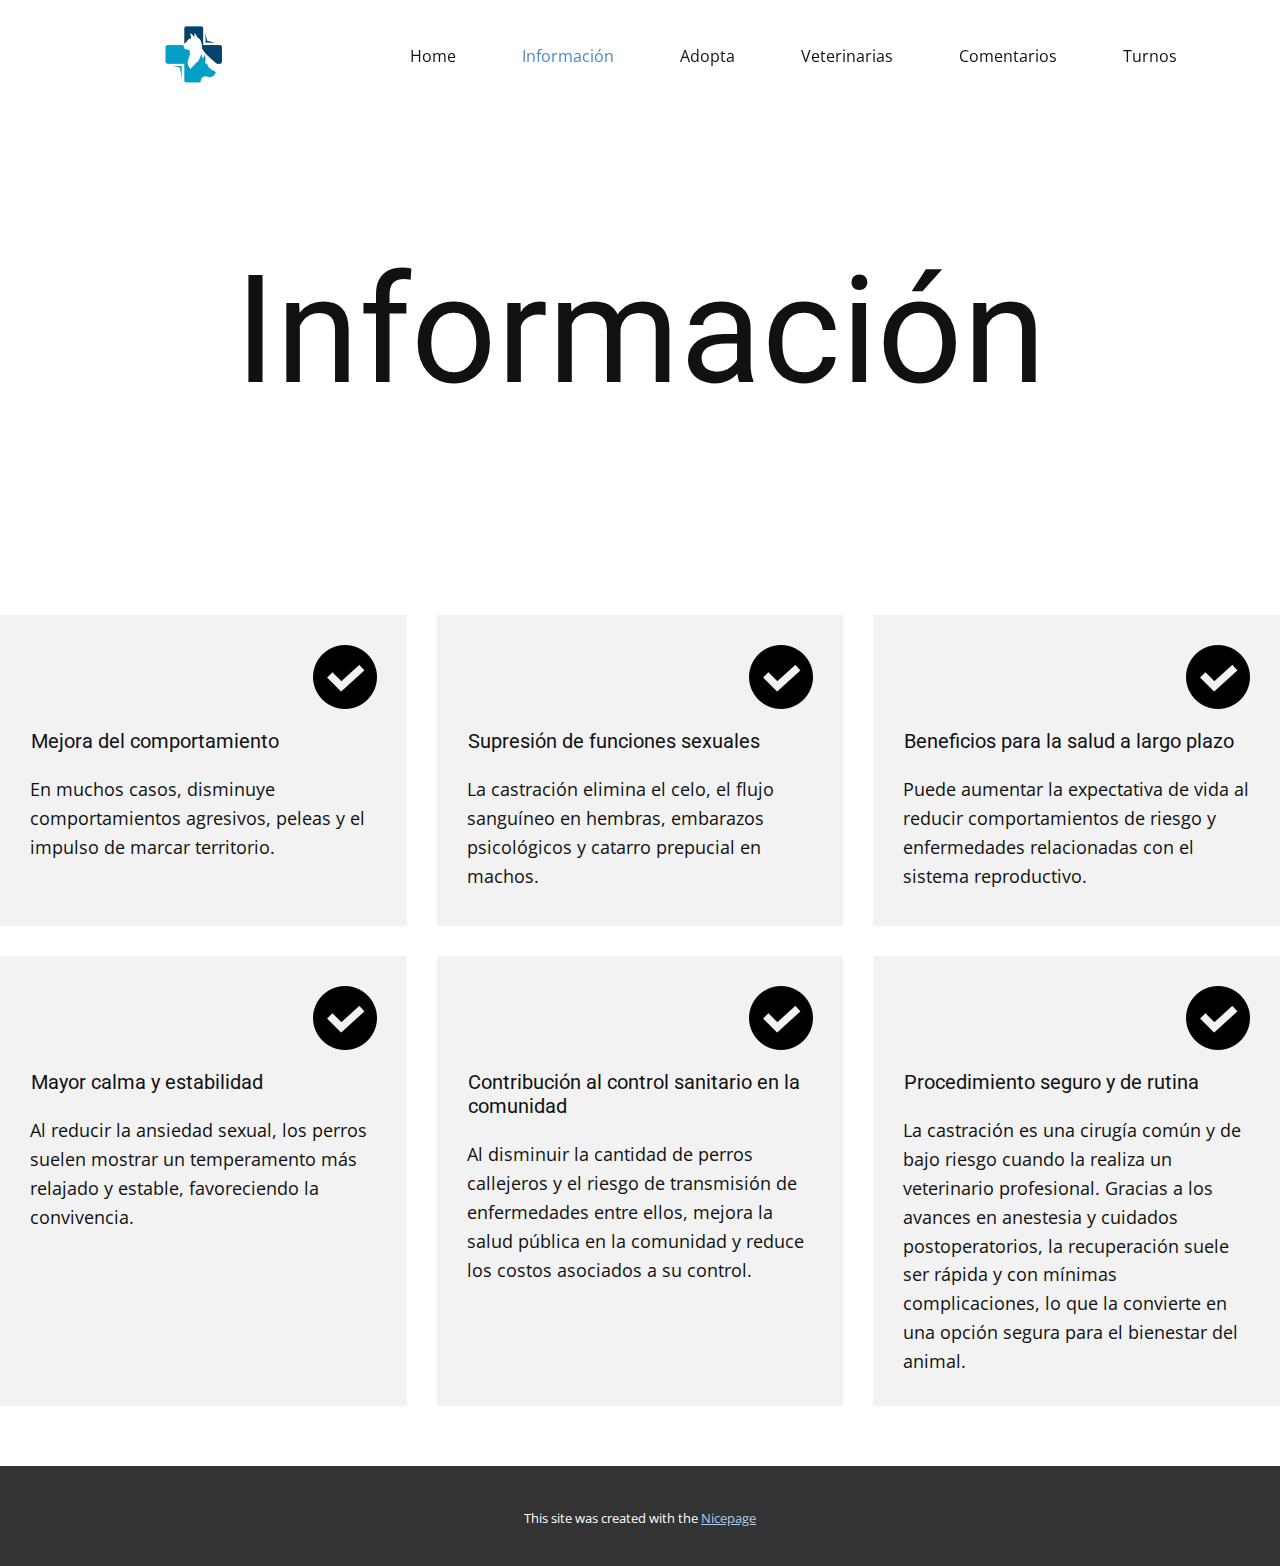
==== Información.html @ 0a61a6d1 "c1" ====
<!DOCTYPE html>
<html style="font-size: 16px;" lang="es"><head>
    <meta name="viewport" content="width=device-width, initial-scale=1.0">
    <meta charset="utf-8">
    <meta name="keywords" content="acerca de, Vamos a trabajar">
    <meta name="description" content="">
    <title>Información</title>
    <link rel="stylesheet" href="nicepage.css" media="screen">
<link rel="stylesheet" href="Información.css" media="screen">
    <script class="u-script" type="text/javascript" src="jquery.js" defer=""></script>
    <script class="u-script" type="text/javascript" src="nicepage.js" defer=""></script>
    <meta name="generator" content="Nicepage 6.21.1, nicepage.com">
    <link id="u-theme-google-font" rel="stylesheet" href="https://fonts.googleapis.com/css?family=Roboto:100,100i,300,300i,400,400i,500,500i,700,700i,900,900i|Open+Sans:300,300i,400,400i,500,500i,600,600i,700,700i,800,800i">
    
    
    
    
    <script type="application/ld+json">{
		"@context": "http://schema.org",
		"@type": "Organization",
		"name": "",
		"logo": "images/Copiadelogo_barra.png"
}</script>
    <meta name="theme-color" content="#478ac9">
    <meta property="og:title" content="Información">
    <meta property="og:type" content="website">
  <meta data-intl-tel-input-cdn-path="intlTelInput/"></head>
  <body data-path-to-root="./" data-include-products="false" class="u-body u-xl-mode" data-lang="es"><header class="u-clearfix u-header u-sticky u-sticky-6029 u-header" id="sec-b282"><div class="u-clearfix u-sheet u-sheet-1">
        <a href="./" class="u-image u-logo u-image-1" data-image-width="464" data-image-height="446" title="Home">
          <img src="images/Copiadelogo_barra.png" class="u-logo-image u-logo-image-1">
        </a>
        <nav class="u-menu u-menu-one-level u-offcanvas u-menu-1">
          <div class="menu-collapse" style="font-size: 1rem; letter-spacing: 0px;">
            <a class="u-button-style u-custom-left-right-menu-spacing u-custom-padding-bottom u-custom-top-bottom-menu-spacing u-hamburger-link u-nav-link u-text-active-palette-1-base u-text-hover-palette-2-base" href="#">
              <svg class="u-svg-link" viewBox="0 0 24 24"><use xlink:href="#menu-hamburger"></use></svg>
              <svg class="u-svg-content" version="1.1" id="menu-hamburger" viewBox="0 0 16 16" x="0px" y="0px" xmlns:xlink="http://www.w3.org/1999/xlink" xmlns="http://www.w3.org/2000/svg"><g><rect y="1" width="16" height="2"></rect><rect y="7" width="16" height="2"></rect><rect y="13" width="16" height="2"></rect>
</g></svg>
            </a>
          </div>
          <div class="u-custom-menu u-nav-container">
            <ul class="u-nav u-unstyled u-nav-1"><li class="u-nav-item"><a class="u-button-style u-nav-link u-text-active-palette-1-base u-text-hover-palette-2-base" href="./" style="padding: 10px 33px;">Home</a>
</li><li class="u-nav-item"><a class="u-button-style u-nav-link u-text-active-palette-1-base u-text-hover-palette-2-base" href="Información.html" style="padding: 10px 33px;">Información</a>
</li><li class="u-nav-item"><a class="u-button-style u-nav-link u-text-active-palette-1-base u-text-hover-palette-2-base" href="Adopta.html" style="padding: 10px 33px;">Adopta</a>
</li><li class="u-nav-item"><a class="u-button-style u-nav-link u-text-active-palette-1-base u-text-hover-palette-2-base" href="Veterinarias.html" style="padding: 10px 33px;">Veterinarias</a>
</li><li class="u-nav-item"><a class="u-button-style u-nav-link u-text-active-palette-1-base u-text-hover-palette-2-base" href="Comentarios.html" style="padding: 10px 33px;">Comentarios</a>
</li><li class="u-nav-item"><a class="u-button-style u-nav-link u-text-active-palette-1-base u-text-hover-palette-2-base" href="Turnos.html" style="padding: 10px 33px;">Turnos</a>
</li></ul>
          </div>
          <div class="u-custom-menu u-nav-container-collapse">
            <div class="u-black u-container-style u-inner-container-layout u-opacity u-opacity-95 u-sidenav">
              <div class="u-inner-container-layout u-sidenav-overflow">
                <div class="u-menu-close"></div>
                <ul class="u-align-center u-nav u-popupmenu-items u-unstyled u-nav-2"><li class="u-nav-item"><a class="u-button-style u-nav-link" href="./">Home</a>
</li><li class="u-nav-item"><a class="u-button-style u-nav-link" href="Información.html">Información</a>
</li><li class="u-nav-item"><a class="u-button-style u-nav-link" href="Adopta.html">Adopta</a>
</li><li class="u-nav-item"><a class="u-button-style u-nav-link" href="Veterinarias.html">Veterinarias</a>
</li><li class="u-nav-item"><a class="u-button-style u-nav-link" href="Comentarios.html">Comentarios</a>
</li><li class="u-nav-item"><a class="u-button-style u-nav-link" href="Turnos.html">Turnos</a>
</li></ul>
              </div>
            </div>
            <div class="u-black u-menu-overlay u-opacity u-opacity-70"></div>
          </div>
        </nav>
      </div></header>
    <section class="u-clearfix u-container-align-center u-valign-middle-lg u-valign-middle-sm u-valign-middle-xs u-section-1" id="sec-fa59">
      <div class="u-clearfix u-sheet u-valign-middle u-sheet-1">
        <h1 class="u-align-center u-text u-text-1">Información</h1>
      </div>
    </section>
    <section class="u-clearfix u-container-align-center u-valign-middle u-section-2" id="sec-dd6e">
      <div class="data-layout-selected u-clearfix u-expanded-width u-gutter-30 u-layout-wrap u-layout-wrap-1">
        <div class="u-layout">
          <div class="u-layout-col">
            <div class="u-size-30">
              <div class="u-layout-row">
                <div class="u-container-style u-grey-5 u-layout-cell u-size-20 u-layout-cell-1">
                  <div class="u-container-layout u-valign-top u-container-layout-1"><span class="u-file-icon u-icon u-icon-1"><img src="images/1008958.png" alt=""></span>
                    <h5 class="u-text u-text-1"> Mejora del comportamiento</h5>
                    <p class="u-text u-text-2"> En muchos casos, disminuye comportamientos agresivos, peleas y el impulso de marcar territorio.</p>
                  </div>
                </div>
                <div class="u-container-style u-grey-5 u-layout-cell u-size-20 u-layout-cell-2">
                  <div class="u-container-layout u-valign-top u-container-layout-2"><span class="u-file-icon u-icon u-icon-2"><img src="images/1008958.png" alt=""></span>
                    <h5 class="u-text u-text-3"> Supresión de funciones sexuales</h5>
                    <p class="u-text u-text-4"> La castración elimina el celo, el flujo sanguíneo en hembras, embarazos psicológicos y catarro prepucial en machos.</p>
                  </div>
                </div>
                <div class="u-container-style u-grey-5 u-layout-cell u-size-20 u-layout-cell-3">
                  <div class="u-container-layout u-valign-top u-container-layout-3"><span class="u-file-icon u-icon u-icon-3"><img src="images/1008958.png" alt=""></span>
                    <h5 class="u-text u-text-5"> Beneficios para la salud a largo plazo</h5>
                    <p class="u-text u-text-6"> Puede aumentar la expectativa de vida al reducir comportamientos de riesgo y enfermedades relacionadas con el sistema reproductivo.</p>
                  </div>
                </div>
              </div>
            </div>
            <div class="u-size-30">
              <div class="u-layout-row">
                <div class="u-container-style u-grey-5 u-layout-cell u-size-20 u-layout-cell-4">
                  <div class="u-container-layout u-valign-top u-container-layout-4"><span class="u-file-icon u-icon u-icon-4"><img src="images/1008958.png" alt=""></span>
                    <h5 class="u-text u-text-7"> Mayor calma y estabilidad</h5>
                    <p class="u-text u-text-8"> Al reducir la ansiedad sexual, los perros suelen mostrar un temperamento más relajado y estable, favoreciendo la convivencia.</p>
                  </div>
                </div>
                <div class="u-container-style u-grey-5 u-layout-cell u-size-20 u-layout-cell-5">
                  <div class="u-container-layout u-valign-top u-container-layout-5"><span class="u-file-icon u-icon u-icon-5"><img src="images/1008958.png" alt=""></span>
                    <h5 class="u-text u-text-9"> Contribución al control sanitario en la comunidad</h5>
                    <p class="u-text u-text-10"> Al disminuir la cantidad de perros callejeros y el riesgo de transmisión de enfermedades entre ellos, mejora la salud pública en la comunidad y reduce los costos asociados a su control.</p>
                  </div>
                </div>
                <div class="u-container-style u-grey-5 u-layout-cell u-size-20 u-layout-cell-6">
                  <div class="u-container-layout u-valign-top u-container-layout-6"><span class="u-file-icon u-icon u-icon-6"><img src="images/1008958.png" alt=""></span>
                    <h5 class="u-text u-text-11"> Procedimiento seguro y de rutina</h5>
                    <p class="u-text u-text-12"> La castración es una cirugía común y de bajo riesgo cuando la realiza un veterinario profesional. Gracias a los avances en anestesia y cuidados postoperatorios, la recuperación suele ser rápida y con mínimas complicaciones, lo que la convierte en una opción segura para el bienestar del animal.</p>
                  </div>
                </div>
              </div>
            </div>
          </div>
        </div>
      </div>
    </section>
    
    
    
    
    <section class="u-backlink u-clearfix u-grey-80">
      <p class="u-text">
        <span>This site was created with the </span>
        <a class="u-link" href="https://nicepage.com/" target="_blank" rel="nofollow">
          <span>Nicepage</span>
        </a>
      </p>
    </section>
  
</body></html>
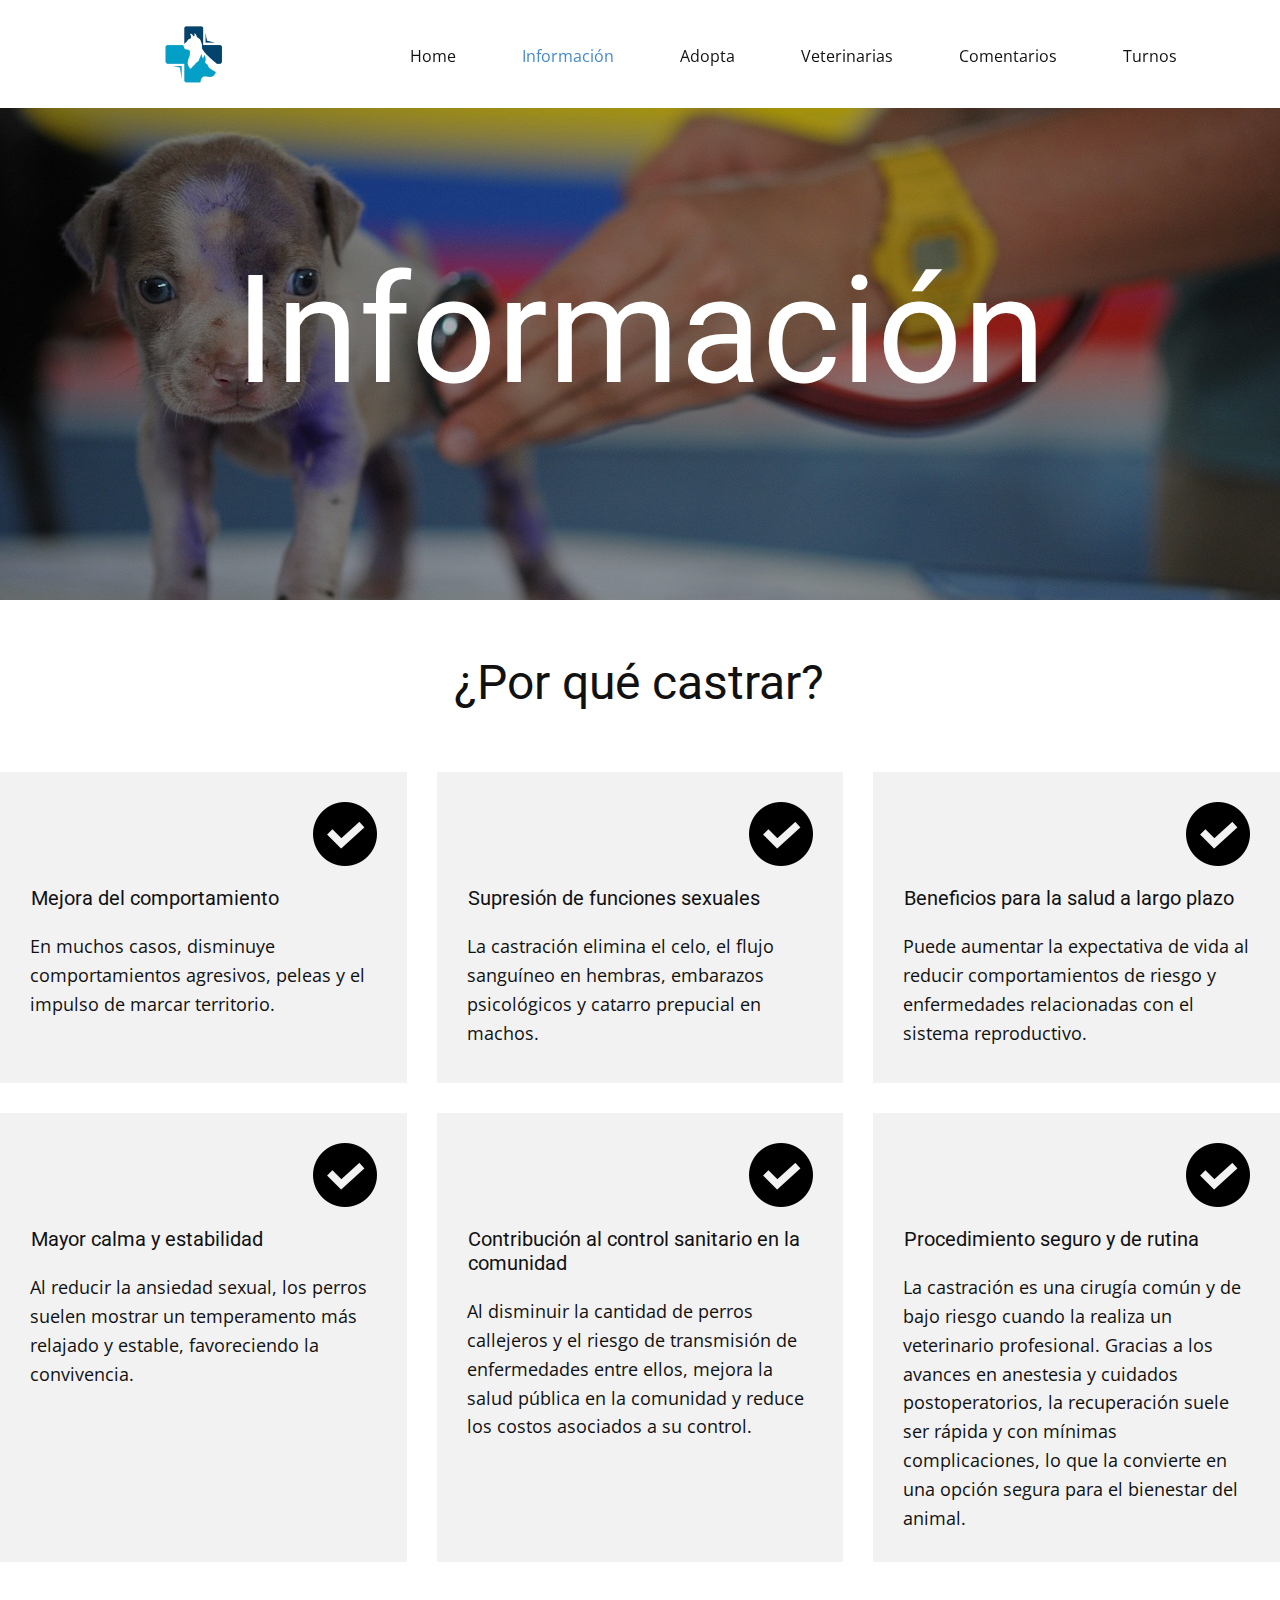
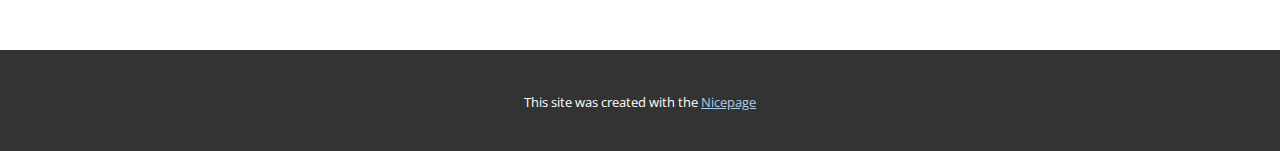
==== commit f7349050: "cc" ====
--- a/Información.html
+++ b/Información.html
@@ -63,12 +63,14 @@
           </div>
         </nav>
       </div></header>
-    <section class="u-clearfix u-container-align-center u-valign-middle-lg u-valign-middle-sm u-valign-middle-xs u-section-1" id="sec-fa59">
-      <div class="u-clearfix u-sheet u-valign-middle u-sheet-1">
+    <section class="u-clearfix u-container-align-center u-image u-shading u-valign-middle-lg u-valign-middle-sm u-valign-middle-xs u-section-1" id="sec-fa59">
+      <div class="u-clearfix u-sheet u-sheet-1">
         <h1 class="u-align-center u-text u-text-1">Información</h1>
       </div>
     </section>
-    <section class="u-clearfix u-container-align-center u-valign-middle u-section-2" id="sec-dd6e">
+    <section class="u-clearfix u-container-align-center u-section-2" id="sec-dd6e">
+      <h2 class="u-text u-text-1"> ¿Por qué castrar?<br>
+      </h2>
       <div class="data-layout-selected u-clearfix u-expanded-width u-gutter-30 u-layout-wrap u-layout-wrap-1">
         <div class="u-layout">
           <div class="u-layout-col">
@@ -76,20 +78,20 @@
               <div class="u-layout-row">
                 <div class="u-container-style u-grey-5 u-layout-cell u-size-20 u-layout-cell-1">
                   <div class="u-container-layout u-valign-top u-container-layout-1"><span class="u-file-icon u-icon u-icon-1"><img src="images/1008958.png" alt=""></span>
-                    <h5 class="u-text u-text-1"> Mejora del comportamiento</h5>
-                    <p class="u-text u-text-2"> En muchos casos, disminuye comportamientos agresivos, peleas y el impulso de marcar territorio.</p>
+                    <h5 class="u-text u-text-2"> Mejora del comportamiento</h5>
+                    <p class="u-text u-text-3"> En muchos casos, disminuye comportamientos agresivos, peleas y el impulso de marcar territorio.</p>
                   </div>
                 </div>
                 <div class="u-container-style u-grey-5 u-layout-cell u-size-20 u-layout-cell-2">
                   <div class="u-container-layout u-valign-top u-container-layout-2"><span class="u-file-icon u-icon u-icon-2"><img src="images/1008958.png" alt=""></span>
-                    <h5 class="u-text u-text-3"> Supresión de funciones sexuales</h5>
-                    <p class="u-text u-text-4"> La castración elimina el celo, el flujo sanguíneo en hembras, embarazos psicológicos y catarro prepucial en machos.</p>
+                    <h5 class="u-text u-text-4"> Supresión de funciones sexuales</h5>
+                    <p class="u-text u-text-5"> La castración elimina el celo, el flujo sanguíneo en hembras, embarazos psicológicos y catarro prepucial en machos.</p>
                   </div>
                 </div>
                 <div class="u-container-style u-grey-5 u-layout-cell u-size-20 u-layout-cell-3">
                   <div class="u-container-layout u-valign-top u-container-layout-3"><span class="u-file-icon u-icon u-icon-3"><img src="images/1008958.png" alt=""></span>
-                    <h5 class="u-text u-text-5"> Beneficios para la salud a largo plazo</h5>
-                    <p class="u-text u-text-6"> Puede aumentar la expectativa de vida al reducir comportamientos de riesgo y enfermedades relacionadas con el sistema reproductivo.</p>
+                    <h5 class="u-text u-text-6"> Beneficios para la salud a largo plazo</h5>
+                    <p class="u-text u-text-7"> Puede aumentar la expectativa de vida al reducir comportamientos de riesgo y enfermedades relacionadas con el sistema reproductivo.</p>
                   </div>
                 </div>
               </div>
@@ -98,20 +100,20 @@
               <div class="u-layout-row">
                 <div class="u-container-style u-grey-5 u-layout-cell u-size-20 u-layout-cell-4">
                   <div class="u-container-layout u-valign-top u-container-layout-4"><span class="u-file-icon u-icon u-icon-4"><img src="images/1008958.png" alt=""></span>
-                    <h5 class="u-text u-text-7"> Mayor calma y estabilidad</h5>
-                    <p class="u-text u-text-8"> Al reducir la ansiedad sexual, los perros suelen mostrar un temperamento más relajado y estable, favoreciendo la convivencia.</p>
+                    <h5 class="u-text u-text-8"> Mayor calma y estabilidad</h5>
+                    <p class="u-text u-text-9"> Al reducir la ansiedad sexual, los perros suelen mostrar un temperamento más relajado y estable, favoreciendo la convivencia.</p>
                   </div>
                 </div>
                 <div class="u-container-style u-grey-5 u-layout-cell u-size-20 u-layout-cell-5">
                   <div class="u-container-layout u-valign-top u-container-layout-5"><span class="u-file-icon u-icon u-icon-5"><img src="images/1008958.png" alt=""></span>
-                    <h5 class="u-text u-text-9"> Contribución al control sanitario en la comunidad</h5>
-                    <p class="u-text u-text-10"> Al disminuir la cantidad de perros callejeros y el riesgo de transmisión de enfermedades entre ellos, mejora la salud pública en la comunidad y reduce los costos asociados a su control.</p>
+                    <h5 class="u-text u-text-10"> Contribución al control sanitario en la comunidad</h5>
+                    <p class="u-text u-text-11"> Al disminuir la cantidad de perros callejeros y el riesgo de transmisión de enfermedades entre ellos, mejora la salud pública en la comunidad y reduce los costos asociados a su control.</p>
                   </div>
                 </div>
                 <div class="u-container-style u-grey-5 u-layout-cell u-size-20 u-layout-cell-6">
                   <div class="u-container-layout u-valign-top u-container-layout-6"><span class="u-file-icon u-icon u-icon-6"><img src="images/1008958.png" alt=""></span>
-                    <h5 class="u-text u-text-11"> Procedimiento seguro y de rutina</h5>
-                    <p class="u-text u-text-12"> La castración es una cirugía común y de bajo riesgo cuando la realiza un veterinario profesional. Gracias a los avances en anestesia y cuidados postoperatorios, la recuperación suele ser rápida y con mínimas complicaciones, lo que la convierte en una opción segura para el bienestar del animal.</p>
+                    <h5 class="u-text u-text-12"> Procedimiento seguro y de rutina</h5>
+                    <p class="u-text u-text-13"> La castración es una cirugía común y de bajo riesgo cuando la realiza un veterinario profesional. Gracias a los avances en anestesia y cuidados postoperatorios, la recuperación suele ser rápida y con mínimas complicaciones, lo que la convierte en una opción segura para el bienestar del animal.</p>
                   </div>
                 </div>
               </div>
--- a/nicepage.css
+++ b/nicepage.css
@@ -43555,6 +43555,78 @@
         }
 
         
+        
+        .u-custom-color-3,
+        .u-body.u-custom-color-3,
+        section.u-custom-color-3:before,
+        .u-custom-color-3 > .u-audio-main-layout-wrapper:before,
+        .u-custom-color-3 > .u-container-layout:before,
+        .u-custom-color-3 > .u-inner-container-layout:before,
+        .u-custom-color-3.u-sidenav:before,
+        .u-container-layout.u-container-layout.u-custom-color-3:before,
+        .u-table-alt-custom-color-3 tr:nth-child(even)
+        {
+            color: #ffffff;
+            background-color: #006f86;
+        }
+
+        .u-input.u-custom-color-3,
+        .u-field-input.u-custom-color-3,
+        .u-button-style.u-custom-color-3,
+        .u-button-style.u-custom-color-3[class*="u-border-"]
+        {
+            color: #ffffff !important;
+            background-color: #006f86 !important;
+        }
+
+        .u-button-style.u-custom-color-3:hover,
+        .u-button-style.u-custom-color-3[class*="u-border-"]:hover,
+        .u-button-style.u-custom-color-3:focus,
+        .u-button-style.u-custom-color-3[class*="u-border-"]:focus,
+        .u-button-style.u-button-style.u-custom-color-3:active,
+        .u-button-style.u-button-style.u-custom-color-3[class*="u-border-"]:active,
+        .u-button-style.u-button-style.u-custom-color-3.active,
+        .u-button-style.u-button-style.u-custom-color-3[class*="u-border-"].active,
+        li.active > .u-button-style.u-button-style.u-custom-color-3,
+        li.active > .u-button-style.u-button-style.u-custom-color-3[class*="u-border-"]
+        {
+            color: #ffffff !important;
+            background-color: #006479 !important;
+        }
+
+        .u-hover-custom-color-3:hover,
+        .u-hover-custom-color-3[class*="u-border-"]:hover,
+        .u-hover-custom-color-3:focus,
+        .u-hover-custom-color-3[class*="u-border-"]:focus,
+        .u-active-custom-color-3.u-active.u-active,
+        .u-active-custom-color-3[class*="u-border-"].u-active.u-active,
+        a.u-button-style.u-hover-custom-color-3:hover,
+        a.u-button-style.u-hover-custom-color-3.hover,
+        a.u-button-style.u-hover-custom-color-3[class*="u-border-"]:hover,
+        a.u-button-style.u-hover-custom-color-3[class*="u-border-"].hover,
+        a.u-button-style:hover > .u-hover-custom-color-3,
+        a.u-button-style:hover > .u-hover-custom-color-3[class*="u-border-"],
+        a.u-button-style.u-hover-custom-color-3:focus,
+        a.u-button-style.u-hover-custom-color-3[class*="u-border-"]:focus,
+        a.u-button-style.u-button-style.u-active-custom-color-3:active,
+        a.u-button-style.u-button-style.u-active-custom-color-3[class*="u-border-"]:active,
+        a.u-button-style.u-button-style.u-active-custom-color-3.active,
+        a.u-button-style.u-button-style.u-active-custom-color-3[class*="u-border-"].active,
+        a.u-button-style.u-button-style.active > .u-active-custom-color-3,
+        a.u-button-style.u-button-style.active > .u-active-custom-color-3[class*="u-border-"],
+        li.active > a.u-button-style.u-button-style.u-active-custom-color-3,
+        li.active > a.u-button-style.u-button-style.u-active-custom-color-3[class*="u-border-"],
+        input.u-field-input.u-field-input.u-active-custom-color-3:checked
+        {
+            color: #ffffff !important;
+            background-color: #006f86 !important;
+        }
+
+        a.u-link.u-hover-custom-color-3:hover {
+            color: #006f86 !important;
+        }
+
+        
 
         
         .u-border-custom-color-1,
@@ -43656,6 +43728,57 @@
         .u-link.u-border-custom-color-2[class*="u-border-"]:hover
         {
             border-color: rgba(206,206,206,0.5098039215686274) !important;
+        }
+        
+        
+        .u-border-custom-color-3,
+        .u-border-custom-color-3.u-input,
+        .u-border-custom-color-3.u-field-input.u-field-input,
+        .u-separator-custom-color-3:after
+        {
+            border-color: #006f86;
+            stroke: #006f86;
+        }
+
+        .u-button-style.u-border-custom-color-3
+        {
+            border-color: #006f86 !important;
+            color: #006f86 !important;
+            background-color: transparent !important;
+        }
+
+        .u-button-style.u-border-custom-color-3:hover,
+        .u-button-style.u-border-custom-color-3:focus
+        {
+            border-color: transparent !important;
+            color: #006479 !important;
+            background-color: transparent !important;
+        }
+
+        .u-border-hover-custom-color-3:hover,
+        .u-border-hover-custom-color-3:focus,
+        .u-border-active-custom-color-3.u-active.u-active,
+        a.u-button-style.u-border-hover-custom-color-3:hover,
+        a.u-button-style:hover > .u-border-hover-custom-color-3,
+        a.u-button-style.u-border-hover-custom-color-3:focus,
+        a.u-button-style.u-button-style.u-border-active-custom-color-3:active,
+        a.u-button-style.u-button-style.u-border-active-custom-color-3.active,
+        a.u-button-style.u-button-style.active > .u-border-active-custom-color-3,
+        li.active > a.u-button-style.u-button-style.u-border-active-custom-color-3,
+        input.u-field-input.u-field-input.u-border-active-custom-color-3:checked
+        {
+            color: #006f86 !important;
+            border-color: #006f86 !important;
+        }
+
+        .u-link.u-border-custom-color-3[class*="u-border-"]
+        {
+            border-color: #006f86 !important;
+        }
+
+        .u-link.u-border-custom-color-3[class*="u-border-"]:hover
+        {
+            border-color: #006479 !important;
         }
         
 
@@ -43817,6 +43940,86 @@
         a.u-link.u-text-hover-custom-color-2:hover
         {
             color: rgba(229,229,229,0.5098039215686274) !important;
+        }
+        
+        
+        .u-text-custom-color-3,
+        .u-input.u-text-custom-color-3,
+        .u-input.u-text-custom-color-3[class*="u-border-"],
+        li.active > a.u-button-style.u-text-custom-color-3,
+        li.active > a.u-button-style.u-text-custom-color-3[class*="u-border-"],
+        a.u-button-style.u-text-custom-color-3,
+        a.u-button-style.u-text-custom-color-3[class*="u-border-"]
+        {
+            color: #006f86 !important;
+            
+            
+            
+        }
+
+        a.u-button-style.u-text-custom-color-3:hover,
+        a.u-button-style.u-text-custom-color-3[class*="u-border-"]:hover,
+        a.u-button-style.u-text-custom-color-3:focus,
+        a.u-button-style.u-text-custom-color-3[class*="u-border-"]:focus,
+        a.u-button-style.u-button-style.u-text-custom-color-3:active,
+        a.u-button-style.u-button-style.u-text-custom-color-3[class*="u-border-"]:active,
+        a.u-button-style.u-button-style.u-text-custom-color-3.active,
+        a.u-button-style.u-button-style.u-text-custom-color-3[class*="u-border-"].active
+        {
+            color: #006479 !important;
+        }
+
+        /* hover */
+        a.u-button-style:hover > .u-text-hover-custom-color-3,
+        a.u-button-style:hover > .u-text-hover-custom-color-3[class*="u-border-"],
+        a.u-button-style.u-button-style.u-text-hover-custom-color-3:hover,
+        a.u-button-style.u-button-style.u-text-hover-custom-color-3[class*="u-border-"]:hover,
+        a.u-button-style.u-button-style.u-button-style.u-text-hover-custom-color-3.active,
+        a.u-button-style.u-button-style.u-button-style.u-text-hover-custom-color-3[class*="u-border-"].active,
+        a.u-button-style.u-button-style.u-button-style.u-text-hover-custom-color-3:active,
+        a.u-button-style.u-button-style.u-button-style.u-text-hover-custom-color-3[class*="u-border-"]:active,
+        a.u-button-style.u-button-style.u-text-hover-custom-color-3:focus,
+        a.u-button-style.u-button-style.u-text-hover-custom-color-3[class*="u-border-"]:focus,
+        /* active */
+        a.u-button-style.u-button-style.u-button-style.u-button-style.u-text-active-custom-color-3:active,
+        a.u-button-style.u-button-style.u-button-style.u-button-style.u-text-active-custom-color-3[class*="u-border-"]:active,
+        a.u-button-style.u-button-style.u-button-style.u-button-style.u-text-active-custom-color-3.active,
+        a.u-button-style.u-button-style.u-button-style.u-button-style.u-text-active-custom-color-3[class*="u-border-"].active,
+        a.u-button-style.u-button-style.active > .u-text-active-custom-color-3,
+        a.u-button-style.u-button-style.active > .u-text-active-custom-color-3[class*="u-border-"],
+        :not(.level-2) > .u-nav > .u-nav-item > a.u-nav-link.u-text-hover-custom-color-3:hover,
+        :not(.level-2) > .u-nav > .u-nav-item > a.u-nav-link.u-nav-link.u-text-active-custom-color-3.active,
+        .u-text-hover-custom-color-3.u-language-url:hover,
+        .u-text-hover-custom-color-3 .u-language-url:hover,
+        .u-text-hover-custom-color-3.u-carousel-control:hover,
+        .u-text-hover-custom-color-3.u-gallery-nav:hover,
+        .u-popupmenu-items.u-text-hover-custom-color-3 .u-nav-link:hover,
+        .u-popupmenu-items.u-popupmenu-items.u-text-active-custom-color-3 .u-nav-link.active,
+        .u-calendar-time-list .u-calendar-time-slot.u-text-hover-custom-color-3:hover,
+        .u-calendar-time-list .u-calendar-time-slot.u-text-active-custom-color-3.u-active
+        {
+            color: #006f86 !important;
+        }
+
+        .u-text-custom-color-3 .u-svg-link,
+        .u-text-hover-custom-color-3:hover .u-svg-link,
+        .u-text-hover-custom-color-3:focus .u-svg-link,
+        .u-text-active-custom-color-3:active .u-svg-link.u-svg-link,
+        .u-button-style:hover > .u-text-hover-custom-color-3 .u-svg-link,
+        .u-button-style.u-button-style:active > .u-text-active-custom-color-3 .u-svg-link,
+        .u-button-style.u-button-style.active > .u-text-active-custom-color-3 .u-svg-link
+        {
+            fill: #006f86;
+        }
+
+        .u-link.u-text-custom-color-3:hover
+        {
+            color: #006479 !important;
+        }
+
+        a.u-link.u-text-hover-custom-color-3:hover
+        {
+            color: #006f86 !important;
         }
 
         .u-body
@@ -44376,25 +44579,25 @@
         /** color-rules **/
 
         /** alt-color-rules **/
-        .u-body-color a,.u-palette-1-base a,.u-palette-1-dark-3 a,.u-palette-1-dark-2 a,.u-palette-1-dark-1 a,.u-palette-1 a,.u-palette-1-light-1 a,.u-palette-2-base a,.u-palette-2-dark-3 a,.u-palette-2-dark-2 a,.u-palette-2-dark-1 a,.u-palette-2 a,.u-palette-2-light-1 a,.u-palette-3-dark-3 a,.u-palette-3-dark-2 a,.u-palette-3-dark-1 a,.u-palette-4-base a,.u-palette-4-dark-3 a,.u-palette-4-dark-2 a,.u-palette-4-dark-1 a,.u-palette-5-dark-3 a,.u-palette-5-dark-2 a,.u-palette-5-dark-1 a,.u-grey-40 a,.u-grey-30 a,.u-grey-90 a,.u-grey-80 a,.u-grey-75 a,.u-black a,.u-grey-70 a,.u-grey-60 a,.u-grey-50 a,.u-grey-dark-3 a,.u-grey-dark-2 a,.u-grey-dark-1 a,.u-grey a,.u-shading a,.u-overlap-contrast .u-header a:not(.u-nav-link):not(.u-btn)
+        .u-custom-color-3 a,.u-body-color a,.u-palette-1-base a,.u-palette-1-dark-3 a,.u-palette-1-dark-2 a,.u-palette-1-dark-1 a,.u-palette-1 a,.u-palette-1-light-1 a,.u-palette-2-base a,.u-palette-2-dark-3 a,.u-palette-2-dark-2 a,.u-palette-2-dark-1 a,.u-palette-2 a,.u-palette-2-light-1 a,.u-palette-3-dark-3 a,.u-palette-3-dark-2 a,.u-palette-3-dark-1 a,.u-palette-4-base a,.u-palette-4-dark-3 a,.u-palette-4-dark-2 a,.u-palette-4-dark-1 a,.u-palette-5-dark-3 a,.u-palette-5-dark-2 a,.u-palette-5-dark-1 a,.u-grey-40 a,.u-grey-30 a,.u-grey-90 a,.u-grey-80 a,.u-grey-75 a,.u-black a,.u-grey-70 a,.u-grey-60 a,.u-grey-50 a,.u-grey-dark-3 a,.u-grey-dark-2 a,.u-grey-dark-1 a,.u-grey a,.u-shading a,.u-overlap-contrast .u-header a:not(.u-nav-link):not(.u-btn)
         {
         color: #adcce9;
         }
-        .u-body-color a:hover,.u-palette-1-base a:hover,.u-palette-1-dark-3 a:hover,.u-palette-1-dark-2 a:hover,.u-palette-1-dark-1 a:hover,.u-palette-1 a:hover,.u-palette-1-light-1 a:hover,.u-palette-2-base a:hover,.u-palette-2-dark-3 a:hover,.u-palette-2-dark-2 a:hover,.u-palette-2-dark-1 a:hover,.u-palette-2 a:hover,.u-palette-2-light-1 a:hover,.u-palette-3-dark-3 a:hover,.u-palette-3-dark-2 a:hover,.u-palette-3-dark-1 a:hover,.u-palette-4-base a:hover,.u-palette-4-dark-3 a:hover,.u-palette-4-dark-2 a:hover,.u-palette-4-dark-1 a:hover,.u-palette-5-dark-3 a:hover,.u-palette-5-dark-2 a:hover,.u-palette-5-dark-1 a:hover,.u-grey-40 a:hover,.u-grey-30 a:hover,.u-grey-90 a:hover,.u-grey-80 a:hover,.u-grey-75 a:hover,.u-black a:hover,.u-grey-70 a:hover,.u-grey-60 a:hover,.u-grey-50 a:hover,.u-grey-dark-3 a:hover,.u-grey-dark-2 a:hover,.u-grey-dark-1 a:hover,.u-grey a:hover
+        .u-custom-color-3 a:hover,.u-body-color a:hover,.u-palette-1-base a:hover,.u-palette-1-dark-3 a:hover,.u-palette-1-dark-2 a:hover,.u-palette-1-dark-1 a:hover,.u-palette-1 a:hover,.u-palette-1-light-1 a:hover,.u-palette-2-base a:hover,.u-palette-2-dark-3 a:hover,.u-palette-2-dark-2 a:hover,.u-palette-2-dark-1 a:hover,.u-palette-2 a:hover,.u-palette-2-light-1 a:hover,.u-palette-3-dark-3 a:hover,.u-palette-3-dark-2 a:hover,.u-palette-3-dark-1 a:hover,.u-palette-4-base a:hover,.u-palette-4-dark-3 a:hover,.u-palette-4-dark-2 a:hover,.u-palette-4-dark-1 a:hover,.u-palette-5-dark-3 a:hover,.u-palette-5-dark-2 a:hover,.u-palette-5-dark-1 a:hover,.u-grey-40 a:hover,.u-grey-30 a:hover,.u-grey-90 a:hover,.u-grey-80 a:hover,.u-grey-75 a:hover,.u-black a:hover,.u-grey-70 a:hover,.u-grey-60 a:hover,.u-grey-50 a:hover,.u-grey-dark-3 a:hover,.u-grey-dark-2 a:hover,.u-grey-dark-1 a:hover,.u-grey a:hover
         {
         color: #a1a1a1;
         }
-        .u-body-color .u-btn,.u-palette-1-base .u-btn,.u-palette-1-dark-3 .u-btn,.u-palette-1-dark-2 .u-btn,.u-palette-1-dark-1 .u-btn,.u-palette-1 .u-btn,.u-palette-1-light-1 .u-btn,.u-palette-2-base .u-btn,.u-palette-2-dark-3 .u-btn,.u-palette-2-dark-2 .u-btn,.u-palette-2-dark-1 .u-btn,.u-palette-2 .u-btn,.u-palette-2-light-1 .u-btn,.u-palette-3-dark-3 .u-btn,.u-palette-3-dark-2 .u-btn,.u-palette-3-dark-1 .u-btn,.u-palette-4-base .u-btn,.u-palette-4-dark-3 .u-btn,.u-palette-4-dark-2 .u-btn,.u-palette-4-dark-1 .u-btn,.u-palette-5-dark-3 .u-btn,.u-palette-5-dark-2 .u-btn,.u-palette-5-dark-1 .u-btn,.u-grey-40 .u-btn,.u-grey-30 .u-btn,.u-grey-90 .u-btn,.u-grey-80 .u-btn,.u-grey-75 .u-btn,.u-black .u-btn,.u-grey-70 .u-btn,.u-grey-60 .u-btn,.u-grey-50 .u-btn,.u-grey-dark-3 .u-btn,.u-grey-dark-2 .u-btn,.u-grey-dark-1 .u-btn,.u-grey .u-btn,.u-shading .u-btn,.u-overlap-contrast .u-header .u-btn
+        .u-custom-color-3 .u-btn,.u-body-color .u-btn,.u-palette-1-base .u-btn,.u-palette-1-dark-3 .u-btn,.u-palette-1-dark-2 .u-btn,.u-palette-1-dark-1 .u-btn,.u-palette-1 .u-btn,.u-palette-1-light-1 .u-btn,.u-palette-2-base .u-btn,.u-palette-2-dark-3 .u-btn,.u-palette-2-dark-2 .u-btn,.u-palette-2-dark-1 .u-btn,.u-palette-2 .u-btn,.u-palette-2-light-1 .u-btn,.u-palette-3-dark-3 .u-btn,.u-palette-3-dark-2 .u-btn,.u-palette-3-dark-1 .u-btn,.u-palette-4-base .u-btn,.u-palette-4-dark-3 .u-btn,.u-palette-4-dark-2 .u-btn,.u-palette-4-dark-1 .u-btn,.u-palette-5-dark-3 .u-btn,.u-palette-5-dark-2 .u-btn,.u-palette-5-dark-1 .u-btn,.u-grey-40 .u-btn,.u-grey-30 .u-btn,.u-grey-90 .u-btn,.u-grey-80 .u-btn,.u-grey-75 .u-btn,.u-black .u-btn,.u-grey-70 .u-btn,.u-grey-60 .u-btn,.u-grey-50 .u-btn,.u-grey-dark-3 .u-btn,.u-grey-dark-2 .u-btn,.u-grey-dark-1 .u-btn,.u-grey .u-btn,.u-shading .u-btn,.u-overlap-contrast .u-header .u-btn
         {
         background-color: #adcce9;
         color: #000000;
         }
-        .u-body-color .u-btn:hover,.u-palette-1-base .u-btn:hover,.u-palette-1-dark-3 .u-btn:hover,.u-palette-1-dark-2 .u-btn:hover,.u-palette-1-dark-1 .u-btn:hover,.u-palette-1 .u-btn:hover,.u-palette-1-light-1 .u-btn:hover,.u-palette-2-base .u-btn:hover,.u-palette-2-dark-3 .u-btn:hover,.u-palette-2-dark-2 .u-btn:hover,.u-palette-2-dark-1 .u-btn:hover,.u-palette-2 .u-btn:hover,.u-palette-2-light-1 .u-btn:hover,.u-palette-3-dark-3 .u-btn:hover,.u-palette-3-dark-2 .u-btn:hover,.u-palette-3-dark-1 .u-btn:hover,.u-palette-4-base .u-btn:hover,.u-palette-4-dark-3 .u-btn:hover,.u-palette-4-dark-2 .u-btn:hover,.u-palette-4-dark-1 .u-btn:hover,.u-palette-5-dark-3 .u-btn:hover,.u-palette-5-dark-2 .u-btn:hover,.u-palette-5-dark-1 .u-btn:hover,.u-grey-40 .u-btn:hover,.u-grey-30 .u-btn:hover,.u-grey-90 .u-btn:hover,.u-grey-80 .u-btn:hover,.u-grey-75 .u-btn:hover,.u-black .u-btn:hover,.u-grey-70 .u-btn:hover,.u-grey-60 .u-btn:hover,.u-grey-50 .u-btn:hover,.u-grey-dark-3 .u-btn:hover,.u-grey-dark-2 .u-btn:hover,.u-grey-dark-1 .u-btn:hover,.u-grey .u-btn:hover,.u-shading .u-btn:hover,.u-overlap-contrast .u-header .u-btn:hover
+        .u-custom-color-3 .u-btn:hover,.u-body-color .u-btn:hover,.u-palette-1-base .u-btn:hover,.u-palette-1-dark-3 .u-btn:hover,.u-palette-1-dark-2 .u-btn:hover,.u-palette-1-dark-1 .u-btn:hover,.u-palette-1 .u-btn:hover,.u-palette-1-light-1 .u-btn:hover,.u-palette-2-base .u-btn:hover,.u-palette-2-dark-3 .u-btn:hover,.u-palette-2-dark-2 .u-btn:hover,.u-palette-2-dark-1 .u-btn:hover,.u-palette-2 .u-btn:hover,.u-palette-2-light-1 .u-btn:hover,.u-palette-3-dark-3 .u-btn:hover,.u-palette-3-dark-2 .u-btn:hover,.u-palette-3-dark-1 .u-btn:hover,.u-palette-4-base .u-btn:hover,.u-palette-4-dark-3 .u-btn:hover,.u-palette-4-dark-2 .u-btn:hover,.u-palette-4-dark-1 .u-btn:hover,.u-palette-5-dark-3 .u-btn:hover,.u-palette-5-dark-2 .u-btn:hover,.u-palette-5-dark-1 .u-btn:hover,.u-grey-40 .u-btn:hover,.u-grey-30 .u-btn:hover,.u-grey-90 .u-btn:hover,.u-grey-80 .u-btn:hover,.u-grey-75 .u-btn:hover,.u-black .u-btn:hover,.u-grey-70 .u-btn:hover,.u-grey-60 .u-btn:hover,.u-grey-50 .u-btn:hover,.u-grey-dark-3 .u-btn:hover,.u-grey-dark-2 .u-btn:hover,.u-grey-dark-1 .u-btn:hover,.u-grey .u-btn:hover,.u-shading .u-btn:hover,.u-overlap-contrast .u-header .u-btn:hover
         {
         background-color: #8db8e0;
         color: #ffffff;
         }
-        .u-body-color .u-btn:active,.u-palette-1-base .u-btn:active,.u-palette-1-dark-3 .u-btn:active,.u-palette-1-dark-2 .u-btn:active,.u-palette-1-dark-1 .u-btn:active,.u-palette-1 .u-btn:active,.u-palette-1-light-1 .u-btn:active,.u-palette-2-base .u-btn:active,.u-palette-2-dark-3 .u-btn:active,.u-palette-2-dark-2 .u-btn:active,.u-palette-2-dark-1 .u-btn:active,.u-palette-2 .u-btn:active,.u-palette-2-light-1 .u-btn:active,.u-palette-3-dark-3 .u-btn:active,.u-palette-3-dark-2 .u-btn:active,.u-palette-3-dark-1 .u-btn:active,.u-palette-4-base .u-btn:active,.u-palette-4-dark-3 .u-btn:active,.u-palette-4-dark-2 .u-btn:active,.u-palette-4-dark-1 .u-btn:active,.u-palette-5-dark-3 .u-btn:active,.u-palette-5-dark-2 .u-btn:active,.u-palette-5-dark-1 .u-btn:active,.u-grey-40 .u-btn:active,.u-grey-30 .u-btn:active,.u-grey-90 .u-btn:active,.u-grey-80 .u-btn:active,.u-grey-75 .u-btn:active,.u-black .u-btn:active,.u-grey-70 .u-btn:active,.u-grey-60 .u-btn:active,.u-grey-50 .u-btn:active,.u-grey-dark-3 .u-btn:active,.u-grey-dark-2 .u-btn:active,.u-grey-dark-1 .u-btn:active,.u-grey .u-btn:active,.u-shading .u-btn:active,.u-overlap-contrast .u-header .u-btn:active
+        .u-custom-color-3 .u-btn:active,.u-body-color .u-btn:active,.u-palette-1-base .u-btn:active,.u-palette-1-dark-3 .u-btn:active,.u-palette-1-dark-2 .u-btn:active,.u-palette-1-dark-1 .u-btn:active,.u-palette-1 .u-btn:active,.u-palette-1-light-1 .u-btn:active,.u-palette-2-base .u-btn:active,.u-palette-2-dark-3 .u-btn:active,.u-palette-2-dark-2 .u-btn:active,.u-palette-2-dark-1 .u-btn:active,.u-palette-2 .u-btn:active,.u-palette-2-light-1 .u-btn:active,.u-palette-3-dark-3 .u-btn:active,.u-palette-3-dark-2 .u-btn:active,.u-palette-3-dark-1 .u-btn:active,.u-palette-4-base .u-btn:active,.u-palette-4-dark-3 .u-btn:active,.u-palette-4-dark-2 .u-btn:active,.u-palette-4-dark-1 .u-btn:active,.u-palette-5-dark-3 .u-btn:active,.u-palette-5-dark-2 .u-btn:active,.u-palette-5-dark-1 .u-btn:active,.u-grey-40 .u-btn:active,.u-grey-30 .u-btn:active,.u-grey-90 .u-btn:active,.u-grey-80 .u-btn:active,.u-grey-75 .u-btn:active,.u-black .u-btn:active,.u-grey-70 .u-btn:active,.u-grey-60 .u-btn:active,.u-grey-50 .u-btn:active,.u-grey-dark-3 .u-btn:active,.u-grey-dark-2 .u-btn:active,.u-grey-dark-1 .u-btn:active,.u-grey .u-btn:active,.u-shading .u-btn:active,.u-overlap-contrast .u-header .u-btn:active
         {
         background-color: #8db8e0;
         color: #ffffff;
--- a/Información.css
+++ b/Información.css
@@ -1,17 +1,27 @@
+ .u-section-1 {
+  background-position: 50% 50%, 50% 50%;
+  background-repeat: no-repeat, no-repeat;
+  background-image: linear-gradient(to bottom, rgba(0, 0, 0, 0.25), rgba(0, 0, 0, 0.25)), url('images/gd16ada42738682886d96563c87adb34fba90eef192eb736f94e55abc5a873572e5d0224d4688a4c5e152c2c9d3addad8_1280.jpg');
+  background-size: cover, cover;
+}
+
 .u-section-1 .u-sheet-1 {
-  min-height: 447px;
+  min-height: 492px;
 }
 
 .u-section-1 .u-text-1 {
   font-size: 9.375rem;
-  margin: 60px 31px;
+  margin: 141px 31px 60px;
 }
 
 @media (max-width: 1199px) {
+  .u-section-1 .u-sheet-1 {
+    min-height: 447px;
+  }
+
   .u-section-1 .u-text-1 {
     font-size: 6rem;
     width: auto;
-    margin-top: 146px;
     margin-left: 100px;
     margin-right: 100px;
   }
@@ -19,7 +29,6 @@
 
 @media (max-width: 991px) {
   .u-section-1 .u-text-1 {
-    margin-top: 60px;
     margin-left: 210px;
     margin-right: 210px;
   }
@@ -28,7 +37,6 @@
 @media (max-width: 767px) {
   .u-section-1 .u-text-1 {
     font-size: 4.5rem;
-    margin-top: 114px;
     margin-left: 300px;
     margin-right: 300px;
   }
@@ -38,17 +46,20 @@
   .u-section-1 .u-text-1 {
     font-size: 3.75rem;
     width: 244px;
-    margin-top: 82px;
     margin-left: auto;
     margin-right: auto;
   }
 } .u-section-2 {
-  min-height: 826px;
+  min-height: 1050px;
+}
+
+.u-section-2 .u-text-1 {
+  width: 372px;
+  margin: 57px auto 0;
 }
 
 .u-section-2 .u-layout-wrap-1 {
-  margin-top: 60px;
-  margin-bottom: 60px;
+  margin: 62px 0 60px;
 }
 
 .u-section-2 .u-layout-cell-1 {
@@ -65,11 +76,11 @@
   margin: 0 0 0 auto;
 }
 
-.u-section-2 .u-text-1 {
-  margin: 20px 1px 0;
-}
-
 .u-section-2 .u-text-2 {
+  margin: 20px 1px 0;
+}
+
+.u-section-2 .u-text-3 {
   margin: 22px 0 0;
 }
 
@@ -87,11 +98,11 @@
   margin: 0 0 0 auto;
 }
 
-.u-section-2 .u-text-3 {
-  margin: 20px 1px 0;
-}
-
 .u-section-2 .u-text-4 {
+  margin: 20px 1px 0;
+}
+
+.u-section-2 .u-text-5 {
   margin: 22px 0 0;
 }
 
@@ -109,11 +120,11 @@
   margin: 0 0 0 auto;
 }
 
-.u-section-2 .u-text-5 {
-  margin: 20px 1px 0;
-}
-
 .u-section-2 .u-text-6 {
+  margin: 20px 1px 0;
+}
+
+.u-section-2 .u-text-7 {
   margin: 22px 0 0;
 }
 
@@ -131,11 +142,11 @@
   margin: 0 0 0 auto;
 }
 
-.u-section-2 .u-text-7 {
-  margin: 20px 1px 0;
-}
-
 .u-section-2 .u-text-8 {
+  margin: 20px 1px 0;
+}
+
+.u-section-2 .u-text-9 {
   margin: 22px 0 0;
 }
 
@@ -153,11 +164,11 @@
   margin: 0 0 0 auto;
 }
 
-.u-section-2 .u-text-9 {
-  margin: 20px 1px 0;
-}
-
 .u-section-2 .u-text-10 {
+  margin: 20px 1px 0;
+}
+
+.u-section-2 .u-text-11 {
   margin: 22px 0 0;
 }
 
@@ -175,24 +186,29 @@
   margin: 0 0 0 auto;
 }
 
-.u-section-2 .u-text-11 {
-  margin: 20px 1px 0;
-}
-
 .u-section-2 .u-text-12 {
+  margin: 20px 1px 0;
+}
+
+.u-section-2 .u-text-13 {
   margin: 22px 0 0;
 }
 
 @media (max-width: 1199px) {
    .u-section-2 {
-    min-height: 701px;
+    min-height: 925px;
+  }
+
+  .u-section-2 .u-layout-wrap-1 {
+    margin-right: initial;
+    margin-left: initial;
   }
 
   .u-section-2 .u-layout-cell-1 {
     min-height: 281px;
   }
 
-  .u-section-2 .u-text-1 {
+  .u-section-2 .u-text-2 {
     margin-left: 0;
     margin-right: 0;
   }
@@ -201,7 +217,7 @@
     min-height: 232px;
   }
 
-  .u-section-2 .u-text-3 {
+  .u-section-2 .u-text-4 {
     margin-left: 0;
     margin-right: 0;
   }
@@ -210,7 +226,7 @@
     min-height: 281px;
   }
 
-  .u-section-2 .u-text-5 {
+  .u-section-2 .u-text-6 {
     margin-left: 0;
     margin-right: 0;
   }
@@ -219,7 +235,7 @@
     min-height: 307px;
   }
 
-  .u-section-2 .u-text-7 {
+  .u-section-2 .u-text-8 {
     margin-left: 0;
     margin-right: 0;
   }
@@ -228,7 +244,7 @@
     min-height: 279px;
   }
 
-  .u-section-2 .u-text-9 {
+  .u-section-2 .u-text-10 {
     margin-left: 0;
     margin-right: 0;
   }
@@ -237,7 +253,7 @@
     min-height: 279px;
   }
 
-  .u-section-2 .u-text-11 {
+  .u-section-2 .u-text-12 {
     margin-left: 0;
     margin-right: 0;
   }
@@ -245,7 +261,7 @@
 
 @media (max-width: 991px) {
    .u-section-2 {
-    min-height: 542px;
+    min-height: 537px;
   }
 
   .u-section-2 .u-layout-cell-1 {
@@ -275,7 +291,7 @@
 
 @media (max-width: 767px) {
    .u-section-2 {
-    min-height: 1248px;
+    min-height: 737px;
   }
 
   .u-section-2 .u-container-layout-1 {
@@ -310,7 +326,7 @@
 }
 
 @media (max-width: 575px) {
-   .u-section-2 {
-    min-height: 2026px;
+  .u-section-2 .u-text-1 {
+    width: 340px;
   }
 }